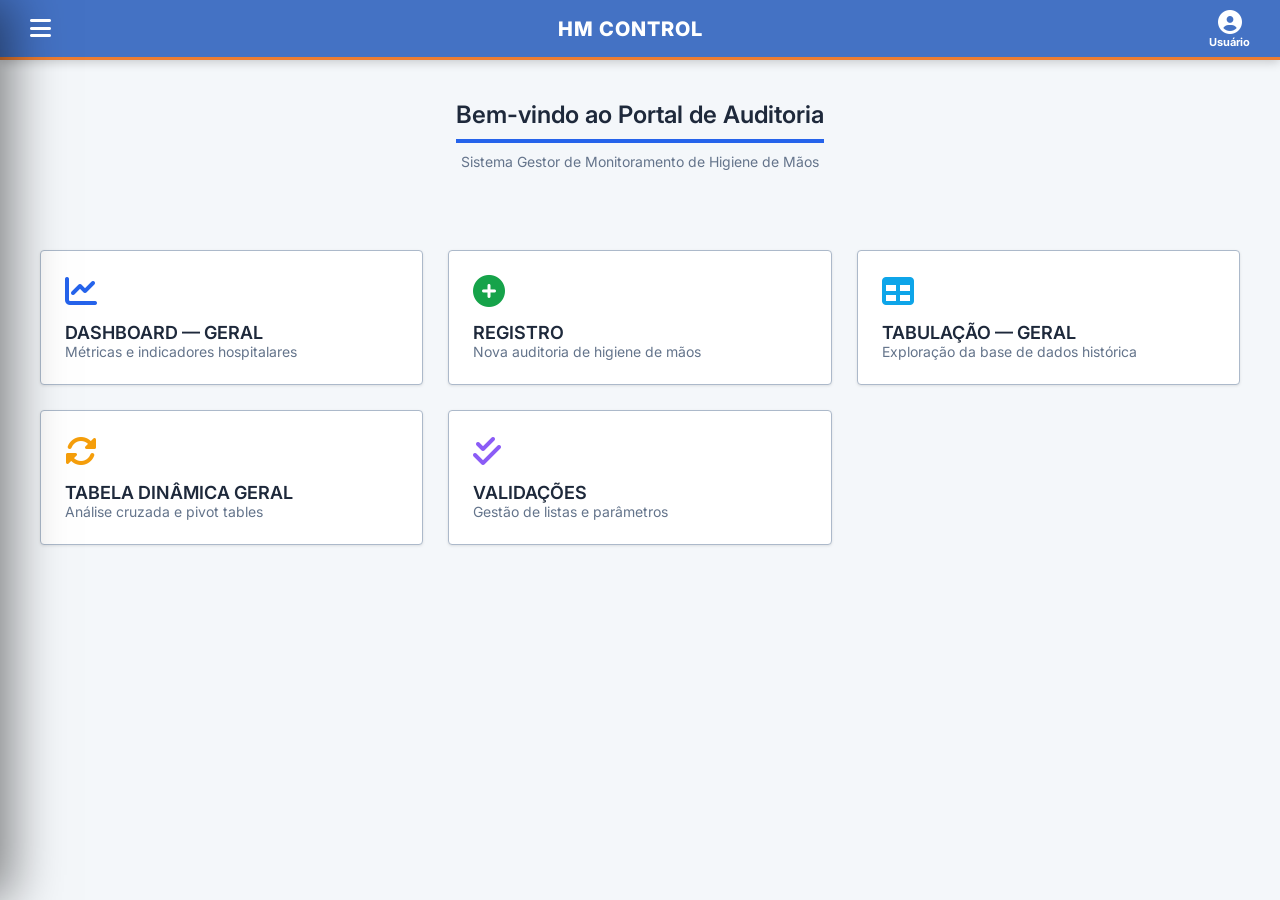
==== public/index.html @ 143748c8 "UI/UX v8.0.0: TOTAL FLYOUT REWRITE. Deleted all legacy CSS blocks. Rebuilt using profile dropdown lo" ====
<!DOCTYPE html>
<html lang="pt-BR">
<head>
    <meta charset="UTF-8">
    <meta name="viewport" content="width=device-width, initial-scale=1.0">
    <title>HM Control — Portal de Auditoria</title>
    <link rel="stylesheet" href="src/styles/design-system.css?v=3.20">
    <link rel="stylesheet" href="https://cdnjs.cloudflare.com/ajax/libs/font-awesome/6.4.0/css/all.min.css">
    <style>
    </style>
</head>
<body>

<div class="app-container">
    <header class="navbar-superior">
        <button class="mobile-menu-btn" id="mobile-menu-toggle" >
            <i class="fas fa-bars"></i>
        </button>
        <div class="nav-brand">HM CONTROL</div>
        <nav class="nav-links">
            <a href="index.html" class="nav-link active"><i class="fas fa-home"></i> HOME</a>
            <a href="dashboard.html" class="nav-link"><i class="fas fa-chart-bar"></i> DASHBOARD</a>
            <a href="registro.html" class="nav-link"><i class="fas fa-edit"></i> REGISTRO</a>
            <a href="tabulacao.html" class="nav-link"><i class="fas fa-table"></i> TABULAÇÃO</a>
            <a href="dinamica.html" class="nav-link"><i class="fas fa-sync"></i> DINÂMICA</a>
            <a href="validacoes.html" class="nav-link"><i class="fas fa-check-double"></i> VALIDAÇÕES</a>
            <div class="nav-dropdown">
                <a href="javascript:void(0)" class="nav-link"><i class="fas fa-cogs"></i> CONFIGURAÇÕES</a>
                <div class="nav-dropdown-content">
                    <a href="javascript:HM.syncDatabase()"><i class="fas fa-sync"></i> Sistema (Sincronizar)</a>
                    <a href="javascript:HM.manageAccounts()"><i class="fas fa-users-cog"></i> Gest�o de Contas</a>
                    <a href="javascript:HM.backupSnapshots()"><i class="fas fa-database"></i> Snapshots (Backup)</a>
                    <a href="javascript:HM.setGoals()"><i class="fas fa-bullseye"></i> Configurar Metas</a>
                    <a href="javascript:HM.viewAuditLogs()"><i class="fas fa-history"></i> Logs de Auditoria</a>
                    <a href="javascript:HM.clearCache()"><i class="fas fa-eraser"></i> Limpar Cache</a>
                </div>
            </div>
        </nav>
        <div class="nav-user-container" id="user-menu-trigger" onclick="HM.toggleUserMenu(event)">
            <div class="nav-user">
                <i class="fas fa-user-circle"></i>
            </div>
            <span class="user-name" id="display-user-name">Usuário</span>
            
            <!-- Dropdown Menu -->
            <div class="dropdown-menu" id="user-dropdown">
                <button class="dropdown-item" onclick="HM.openProfileModal()">
                    <i class="fas fa-user-cog"></i> Meu Perfil
                </button>
                <div class="dropdown-divider"></div>
                <button class="dropdown-item" onclick="HM.logout()" style="color: var(--danger);">
                    <i class="fas fa-sign-out-alt"></i> Sair
                </button>
            </div>
        </div>
    </header>

    <!-- Modal de Perfil (Popup) -->
    <div class="modal-overlay" id="profile-modal">
        <div class="modal-card">
            <div class="modal-header">
                <div class="modal-title">
                    <i class="fas fa-user-edit"></i> Configurações de Perfil
                </div>
                <button class="btn-close-modal" onclick="HM.closeProfileModal()">
                    <i class="fas fa-times"></i>
                </button>
            </div>
            
            <div class="modal-body">
                <div class="profile-field-group">
                    <label>Nome Completo</label>
                    <input type="text" id="profile-name" class="profile-input" placeholder="Seu nome">
                </div>
                
                <div class="profile-field-group">
                    <label>E-mail (Login)</label>
                    <input type="email" id="profile-email" class="profile-input" disabled>
                </div>

                <div class="profile-field-group">
                    <label>Nova Senha (opcional)</label>
                    <input type="password" id="profile-password" class="profile-input" placeholder="Mudar senha">
                </div>

                <div class="profile-field-group">
                    <label>Cargo / Perfil</label>
                    <select id="profile-role" class="profile-input">
                        <option value="user">Usuário Comum</option>
                        <option value="admin">Administrador</option>
                    </select>
                </div>

                <div>
                    <div class="modal-section-title">Telas com Acesso</div>
                    <div class="access-list" id="profile-screens">
                        <label class="access-item"><input type="checkbox" value="dashboard" checked disabled> Dashboard</label>
                        <label class="access-item"><input type="checkbox" value="registro"> Registro</label>
                        <label class="access-item"><input type="checkbox" value="tabulacao"> Tabulação</label>
                        <label class="access-item"><input type="checkbox" value="dinamica"> Dinâmica</label>
                        <label class="access-item"><input type="checkbox" value="validacoes"> Validações</label>
                    </div>
                </div>
            </div>

            <div class="modal-footer">
                <button class="btn-modal-cancel" onclick="HM.closeProfileModal()">Cancelar</button>
                <button class="btn-modal-save" onclick="HM.saveProfileData()" id="btn-save-profile">Salvar Alterações</button>
            </div>
        </div>
    </div>

    <main class="main-content" style="padding: 40px;">
        <!-- Header simplificado -->
        <div style="margin-bottom: 40px; display: flex; flex-direction: column; align-items: center; text-align: center;">
            <h1 class="text-title" style="border-bottom: 4px solid var(--primary); padding-bottom: 10px; margin-bottom: 10px; display: inline-block;">Bem-vindo ao Portal de Auditoria</h1>
            <p class="text-subtitle">Sistema Gestor de Monitoramento de Higiene de Mãos</p>
        </div>

        <!-- Grade de 6 botões (Módulos principais) -->
        <section class="modules-grid">
            <a href="dashboard.html" class="card-premium module-card" style="text-decoration: none; color: inherit;">
                <i class="fas fa-chart-line fa-2x" style="color: var(--primary); margin-bottom: 15px;"></i>
                <h3 class="text-title" style="font-size: 18px;">DASHBOARD — GERAL</h3>
                <p class="text-subtitle">Métricas e indicadores hospitalares</p>
            </a>
            <a href="registro.html" class="card-premium module-card" style="text-decoration: none; color: inherit;">
                <i class="fas fa-plus-circle fa-2x" style="color: var(--success); margin-bottom: 15px;"></i>
                <h3 class="text-title" style="font-size: 18px;">REGISTRO</h3>
                <p class="text-subtitle">Nova auditoria de higiene de mãos</p>
            </a>
            <a href="tabulacao.html" class="card-premium module-card" style="text-decoration: none; color: inherit;">
                <i class="fas fa-table fa-2x" style="color: var(--info); margin-bottom: 15px;"></i>
                <h3 class="text-title" style="font-size: 18px;">TABULAÇÃO — GERAL</h3>
                <p class="text-subtitle">Exploração da base de dados histórica</p>
            </a>
            <a href="dinamica.html" class="card-premium module-card" style="text-decoration: none; color: inherit;">
                <i class="fas fa-sync-alt fa-2x" style="color: var(--warning); margin-bottom: 15px;"></i>
                <h3 class="text-title" style="font-size: 18px;">TABELA DINÂMICA GERAL</h3>
                <p class="text-subtitle">Análise cruzada e pivot tables</p>
            </a>
            <a href="validacoes.html" class="card-premium module-card" style="text-decoration: none; color: inherit;">
                <i class="fas fa-check-double fa-2x" style="color: #8b5cf6; margin-bottom: 15px;"></i>
                <h3 class="text-title" style="font-size: 18px;">VALIDAÇÕES</h3>
                <p class="text-subtitle">Gestão de listas e parâmetros</p>
            </a>
        </section>
    </main>
</div>

<script src="/src/js/services/apiService.js?v=8.0.0"></script>
<script src="/src/js/core.js?v=8.0.0"></script>
</body>
</html>
---- public/src/styles/design-system.css ----
/* HM CONTROL - Design System Premium */
@import url('https://fonts.googleapis.com/css2?family=Inter:wght@300;400;500;600;700&display=swap');

:root {
    /* Paleta de Cores Hospitalar */
    --primary: #2563EB;
    --primary-hover: #1D4ED8;
    --bg-main: #E7F0FD; /* Azul Claro Suave Hospitalar */
    --surface: #FFFFFF;
    --border: #ACB9CA;
    
    /* Excel Twin Palette */
    --excel-blue: #4472C4;
    --excel-orange: #ED7D31;
    --excel-light-blue: #D9E1F2;
    --excel-header-blue: #4472C4; /* Azul mais vivo e menos pesado */
    --success: #16A34A;
    --warning: #F59E0B;
    --danger: #DC2626;
    --info: #0EA5E9;
    
    /* Tipografia */
    --font-main: 'Inter', sans-serif;
    
    /* GRID & Spacing */
    --base-unit: 8px;
    --radius-card: 4px;
    --shadow-sm: 0 1px 3px rgba(0,0,0,0.1);
    --shadow-md: 0 4px 6px rgba(0,0,0,0.1);
}

.dashboard-wrapper {
    display: grid;
    grid-template-columns: 1fr; /* Removida barra lateral: filtros agora vão para o topo full-width */
    gap: 15px;
    padding: 20px;
    background: var(--bg-main);
    transition: all 0.3s ease;
}

/* Responsividade de Layout Base */
@media (max-width: 1024px) {
    .dashboard-wrapper {
        grid-template-columns: 1fr; /* Slicer panel vai para o topo */
        padding: 10px;
    }
    
    .slicer-panel {
        display: grid;
        grid-template-columns: repeat(auto-fit, minmax(180px, 1fr));
        gap: 10px;
        width: 100%;
        margin-bottom: 20px;
    }
}

.slicer-panel {
    display: grid;
    grid-template-columns: 1.5fr 1fr 1fr; /* Horizontal no Desktop: Unidade mais larga, tempos menores */
    gap: 15px;
    margin-bottom: 25px;
    width: 100%;
}

.slicer-box {
    background: white;
    border: 1px solid #ACB9CA;
    border-radius: 4px;
    box-shadow: var(--shadow-sm);
}

.slicer-header {
    background: var(--excel-light-blue);
    padding: 8px 12px;
    font-weight: 700;
    font-size: 13px;
    border-bottom: 2px solid #8497B0;
    color: #333;
    cursor: pointer;
    display: flex;
    justify-content: space-between;
    align-items: center;
    -webkit-user-select: none;
    user-select: none;
}

.slicer-header:hover {
    background: #CFD9EA;
}

.slicer-box.collapsed .slicer-list {
    display: none !important;
}

.toggle-icon {
    transition: transform 0.3s ease;
    font-size: 10px;
}

.slicer-box.collapsed .toggle-icon {
    transform: none; /* Usaremos troca de classe de ícone em vez de rotação pura para clareza */
}

.slicer-list {
    list-style: none;
    max-height: 200px;
    overflow-y: auto;
    padding: 5px 0;
}

.slicer-item {
    padding: 8px 15px;
    font-size: 12px;
    cursor: pointer;
    border-bottom: 1px solid #f0f0f0;
    transition: 0.2s;
}

.slicer-item:last-child { border-bottom: none; }
.slicer-item:hover { background: #f8fafc; }
.slicer-item.active { background: #BDD7EE; font-weight: 700; color: #1e3a8a; }

.charts-grid {
    display: grid;
    grid-template-columns: 1.8fr 1fr; /* Proporção 2:1 do Excel em telas grandes */
    gap: 20px;
}

@media (max-width: 1024px) {
    .charts-grid {
        grid-template-columns: 1fr; /* Empilha gráficos em tablets/mobile */
        gap: 15px;
    }
}

.chart-card-excel {
    background: white;
    border: 1px solid #D1D5DB;
    padding: 15px 20px 25px;
    border-radius: 4px;
    box-shadow: var(--shadow-sm);
    height: 450px; /* Altura firme para Desktop */
    display: flex; /* Mudança para Flex para melhor controle do container interno */
    flex-direction: column;
    overflow: hidden;
    min-height: 0; /* Vital para estabilizar o CSS Grid */
}

.chart-container {
    position: relative;
    flex-grow: 1;
    min-height: 0; /* Impede que o canvas estique o card infinitamente */
    width: 100%;
}

.chart-card-excel.wide { grid-column: span 2; height: 450px; }
.chart-card-excel.large { grid-column: span 1; height: 450px; }

@media (max-width: 1024px) {
    .chart-card-excel.wide, .chart-card-excel.large {
        grid-column: span 1;
        height: 350px; /* Altura ideal para celulares */
    }
}

.chart-card-excel h3 {
    text-align: center;
    font-size: 14px;
    color: #4B2C82; /* Cor de título do Excel Dashboard */
    margin-bottom: 20px;
    text-transform: uppercase;
    font-weight: 800;
    letter-spacing: 0.5px;
    border-bottom: 2px solid var(--excel-blue);
    padding-bottom: 10px;
}

* {
    margin: 0;
    padding: 0;
    box-sizing: border-box;
    font-family: var(--font-main);
}

body {
    background-color: #f4f7fa; /* Fundo cinza beeeem clarinho padrão ERP */
    color: #1E293B;
    overflow-x: hidden;
}

/* Glassmorphism Classes */
.glass-panel {
    background: rgba(255, 255, 255, 0.7);
    -webkit-backdrop-filter: blur(10px);
    backdrop-filter: blur(10px);
    border: 1px solid rgba(255, 255, 255, 0.3);
}

/* Premium Cards */
.card-premium {
    background: var(--surface);
    border-radius: var(--radius-card);
    border: 1px solid var(--border);
    box-shadow: var(--shadow-sm);
    padding: calc(var(--base-unit) * 3);
    transition: all 0.3s ease;
}

.card-premium:hover {
    box-shadow: var(--shadow-md);
    transform: translateY(-2px);
}

/* Typography Helpers */
.text-kpi {
    font-size: 32px;
    font-weight: 700;
    line-height: 1.2;
}

.text-title {
    font-size: 24px;
    font-weight: 600;
}

.text-subtitle {
    font-size: 14px;
    color: #64748B;
}

/* Layout Base - Navbar Superior */
.app-container {
    display: flex;
    flex-direction: column;
    min-height: 100vh;
}

.navbar-superior {
    display: flex;
    justify-content: space-between;
    align-items: center;
    background: var(--excel-header-blue); /* Azul Excel */
    color: white;
    padding: 0 30px;
    height: 60px;
    position: sticky;
    top: 0;
    z-index: 100000 !important; /* Garantir que fique ACIMA do overlay (9998) */
    box-shadow: 0 2px 10px rgba(0,0,0,0.2);
    border-bottom: 3px solid var(--excel-orange); /* Destaque sutil */
}

.nav-brand {
    font-size: 20px;
    font-weight: 800;
    letter-spacing: 1px;
    color: white;
}

.nav-links {
    position: fixed !important;
    top: 0 !important;
    left: 0 !important;
    width: 280px !important; 
    height: 100vh !important;
    background: #003a8c !important; 
    flex-direction: column !important;
    padding: 60px 0 20px !important;
    margin: 0 !important;
    z-index: 9999 !important;
    gap: 0 !important;
    justify-content: flex-start !important;
    align-items: flex-start !important;
    box-shadow: 10px 0 50px rgba(0,0,0,0.5);
    transition: transform 0.3s cubic-bezier(0.4, 0, 0.2, 1);
    transform: translateX(-100%); /* Escondido por padrão */
    border-right: 2px solid var(--excel-orange);
    overflow: visible !important;
}

.nav-links.active {
    transform: translateX(0); /* Abre deslizando */
}

/* Overlay para escurecer o fundo ao abrir o menu */
.menu-overlay {
    position: fixed;
    top: 0;
    left: 0;
    width: 100vw;
    height: 100vh;
    background: rgba(0,0,0,0.25);
    z-index: 9998;
    display: none;
    opacity: 0;
    transition: 0.3s;
}

body.menu-open .menu-overlay {
    display: block;
    opacity: 1;
}

/* --- CONFIGURAÇÃO MASTER FLYOUT v8.0.0 (REESCRITA TOTAL) --- */
.nav-dropdown {
    position: relative !important;
    width: 100%;
}

.nav-dropdown-content {
    display: none;
    position: absolute !important;
    top: 0 !important;
    left: 280px !important; /* Exatamente à direita da sidebar */
    background: rgba(0, 31, 77, 0.95) !important; /* Azul Profundo Vítrico */
    backdrop-filter: blur(25px) !important;
    -webkit-backdrop-filter: blur(25px) !important;
    min-width: 260px !important;
    border: 1px solid rgba(255, 255, 255, 0.2) !important;
    border-radius: 12px !important;
    box-shadow: 0 10px 40px rgba(0,0,0,0.5) !important;
    flex-direction: column !important;
    overflow: hidden !important;
    z-index: 200000 !important;
    animation: fadeInRight 0.3s cubic-bezier(0.4, 0, 0.2, 1);
}

.nav-dropdown-content a {
    padding: 15px 25px !important;
    color: #ffffff !important; /* TESTO BRANCO PURO GARANTIDO */
    border-bottom: 1px solid rgba(255, 255, 255, 0.1) !important;
    font-size: 13.5px !important;
    font-weight: 700 !important;
    text-shadow: 0 1px 3px rgba(0,0,0,0.5) !important;
    display: flex !important;
    align-items: center !important;
    gap: 12px !important;
    transition: 0.2s;
    text-decoration: none !important;
}

.nav-dropdown-content a i {
    width: 20px;
    text-align: center;
    font-size: 16px;
    color: inherit !important;
}

/* Cores vibrantes apenas para os ícones */
.nav-dropdown-content a .fa-sync { color: #00f2ff !important; }
.nav-dropdown-content a .fa-users-cog { color: #10b981 !important; }
.nav-dropdown-content a .fa-database { color: #f59e0b !important; }
.nav-dropdown-content a .fa-bullseye { color: #a855f7 !important; }
.nav-dropdown-content a .fa-history { color: #94a3b8 !important; }
.nav-dropdown-content a .fa-eraser { color: #ef4444 !important; }

.nav-dropdown-content a:hover {
    background: rgba(255, 255, 255, 0.15) !important;
    padding-left: 35px !important;
}

@keyframes fadeInRight {
    from { opacity: 0; transform: translateX(-20px); }
    to { opacity: 1; transform: translateX(0); }
}

.nav-link {
    height: 60px !important;
    width: 100% !important;
    flex: none !important;
    margin: 0 !important;
    border-bottom: 1px solid rgba(255,255,255,0.05) !important;
    font-size: 14px;
    font-weight: 600;
    padding: 0 25px !important;
    display: flex !important;
    align-items: center !important;
    gap: 15px !important;
    color: #ffffff !important;
    background: transparent !important;
    transition: 0.2s;
    opacity: 1 !important;
}

.nav-link:hover, .nav-link.active {
    background: rgba(255,255,255,0.1) !important;
    color: white !important;
    border-left: 4px solid var(--excel-orange);
}

/* Mobile Nav Toggle Icon */
.mobile-menu-btn {
    display: block;
    background: none;
    border: none;
    color: white;
    font-size: 24px;
    cursor: pointer;
    z-index: 100001 !important; /* Acima de TUDO, incluindo Sidebar e Flyout */
}

@media (max-width: 1024px) {
    .navbar-superior {
        padding: 0 20px;
    }
}

@keyframes slideInLeft {
    from { transform: translateX(-100%); }
    to { transform: translateX(0); }
}

.nav-link {
    display: flex;
    align-items: center;
    gap: 8px;
    color: rgba(255,255,255,0.85);
    text-decoration: none;
    font-weight: 600;
    font-size: 12px;
    text-transform: uppercase;
    letter-spacing: 0.5px;
    border-bottom: 4px solid transparent;
    transition: 0.2s;
    height: 100%;
    padding: 0 5px;
    white-space: nowrap;
}

.nav-link:hover, .nav-link.active {
    color: white;
    border-bottom-color: white;
}

/* --- FIM DA REESCRITA v8.0.0 --- */
.nav-dropdown:hover .nav-dropdown-content {
    display: flex;
}

.nav-user {
    font-size: 24px;
    color: white;
    cursor: pointer;
    transition: transform 0.2s;
}

.nav-user:hover {
    transform: scale(1.1);
}

.main-content {
    flex-grow: 1;
    padding: 0; /* Dashboard já tem padding interno se necessário */
}

/* User Dropdown System */
.nav-user-container {
    position: relative;
    display: flex;
    flex-direction: column;
    align-items: center;
    justify-content: center;
    gap: 2px;
    cursor: pointer;
    line-height: 1;
}

.user-name {
    font-size: 11px;
    font-weight: 700;
    color: white;
    text-align: center;
}

.dropdown-menu {
    position: absolute;
    top: calc(100% + 15px);
    right: 0;
    background: white;
    min-width: 180px;
    border-radius: 8px;
    box-shadow: 0 10px 25px rgba(0,0,0,0.2);
    display: none;
    flex-direction: column;
    padding: 8px 0;
    z-index: 9999;
    border: 1px solid var(--border);
    animation: fadeInDown 0.2s ease-out;
    overflow: visible;
}

.dropdown-menu.active {
    display: flex;
}

.dropdown-item {
    padding: 10px 20px;
    font-size: 13px;
    font-weight: 500;
    color: #ffffff; /* Ajustado para branco (v6.1.0) para evitar conflitos */
    cursor: pointer;
    transition: 0.2s;
    display: flex;
    align-items: center;
    gap: 10px;
    border: none;
    background: none;
    width: 100%;
    text-align: left;
}

.dropdown-item:hover {
    background: #f1f5f9;
    color: var(--primary);
}

.dropdown-divider {
    height: 1px;
    background: #e2e8f0;
    margin: 5px 0;
}

@keyframes fadeInDown {
    from { opacity: 0; transform: translateY(-10px); }
    to { opacity: 1; transform: translateY(0); }
}

/* Modal System - Glassmorphism */
.modal-overlay {
    position: fixed;
    top: 0;
    left: 0;
    width: 100%;
    height: 100%;
    background: rgba(0,0,0,0.4);
    -webkit-backdrop-filter: blur(4px);
    backdrop-filter: blur(4px);
    display: none;
    justify-content: center;
    align-items: center;
    z-index: 3000;
}

.modal-overlay.active {
    display: flex;
}

.modal-card {
    background: rgba(255, 255, 255, 0.95);
    width: 100%;
    max-width: 500px;
    border-radius: 12px;
    box-shadow: 0 20px 40px rgba(0,0,0,0.3);
    padding: 30px;
    position: relative;
    border: 1px solid rgba(255, 255, 255, 0.5);
}

.modal-header {
    display: flex;
    justify-content: space-between;
    align-items: center;
    margin-bottom: 25px;
    padding-bottom: 15px;
    border-bottom: 2px solid var(--bg-main);
}

.modal-title {
    font-size: 18px;
    font-weight: 800;
    color: var(--excel-blue);
    display: flex;
    align-items: center;
    gap: 10px;
}

.btn-close-modal {
    background: none;
    border: none;
    font-size: 20px;
    color: #94a3b8;
    cursor: pointer;
}

.modal-body {
    display: flex;
    flex-direction: column;
    gap: 20px;
}

.modal-section-title {
    font-size: 12px;
    font-weight: 700;
    text-transform: uppercase;
    color: #64748b;
    margin-bottom: 10px;
}

.profile-field-group {
    display: flex;
    flex-direction: column;
    gap: 5px;
}

.profile-field-group label {
    font-size: 12px;
    font-weight: 600;
    color: #475569;
}

.profile-input {
    padding: 10px 12px;
    border: 1px solid var(--border);
    border-radius: 6px;
    font-size: 14px;
    background: white;
}

.profile-input:disabled {
    background: #f8fafc;
    color: #94a3b8;
    cursor: not-allowed;
}

.access-list {
    display: grid;
    grid-template-columns: 1fr 1fr;
    gap: 10px;
}

.access-item {
    display: flex;
    align-items: center;
    gap: 8px;
    font-size: 13px;
}

.modal-footer {
    margin-top: 30px;
    display: flex;
    justify-content: flex-end;
    gap: 15px;
}

.btn-modal-cancel {
    padding: 10px 20px;
    background: #f1f5f9;
    border: none;
    border-radius: 6px;
    font-weight: 600;
    cursor: pointer;
}

.btn-modal-save {
    padding: 10px 25px;
    background: var(--primary);
    color: white;
    border: none;
    border-radius: 6px;
    font-weight: 700;
    cursor: pointer;
    box-shadow: 0 4px 10px rgba(37, 99, 235, 0.3);
}

/* フォームシステム (Form System) - Premium */
.form-group {
    display: flex;
    flex-direction: column;
    gap: 8px;
    margin-bottom: 20px;
}

.form-group label {
    font-size: 11px;
    font-weight: 700;
    text-transform: uppercase;
    letter-spacing: 0.05em;
    color: #475569;
}

.input-control {
    width: 100%;
    padding: 12px 16px;
    border: 1px solid var(--border);
    border-radius: 6px;
    font-size: 14px;
    background-color: white;
    color: #1E293B;
    transition: all 0.2s ease;
    outline: none;
    appearance: none;
    background-image: url("data:image/svg+xml,%3Csvg xmlns='http://www.w3.org/2000/svg' fill='none' viewBox='0 0 24 24' stroke='%23475569'%3E%3Cpath stroke-linecap='round' stroke-linejoin='round' stroke-width='2' d='M19 9l-7 7-7-7'%3E%3C/path%3E%3C/svg%3E");
    background-repeat: no-repeat;
    background-position: right 12px center;
    background-size: 16px;
}

.input-control:focus {
    border-color: var(--primary);
    box-shadow: 0 0 0 3px rgba(37, 99, 235, 0.1);
}

.form-section-header {
    display: flex;
    align-items: center;
    gap: 12px;
    margin: 30px 0 20px 0;
    padding-bottom: 10px;
    border-bottom: 2px solid var(--excel-light-blue);
    color: var(--excel-blue);
}

.form-section-header i {
    font-size: 18px;
}

.form-section-header h3 {
    font-size: 16px;
    font-weight: 800;
    text-transform: uppercase;
}

/* Botão de Ação Primária (Universal) */
.btn-login, .btn-primary-action {
    display: flex;
    align-items: center;
    justify-content: center;
    gap: 10px;
    width: 100%;
    padding: 14px;
    background: var(--excel-blue);
    color: white;
    border: none;
    border-radius: 6px;
    font-size: 14px;
    font-weight: 700;
    text-transform: uppercase;
    letter-spacing: 0.5px;
    cursor: pointer;
    transition: all 0.3s;
    box-shadow: 0 4px 6px rgba(0,0,0,0.1);
}

.btn-login:hover {
    background: #365ba0; /* Azul um pouco mais escuro */
    transform: translateY(-2px);
    box-shadow: 0 6px 15px rgba(0,0,0,0.15);
}

.btn-login:active {
    transform: translateY(0);
}

/* Utilitários para Validações (Opção 1) */
.alert-sticky {
    background-color: #FEF2F2;
    border: 1px solid #FEE2E2;
    padding: 12px 20px;
    border-radius: 8px;
    display: flex;
    align-items: center;
    gap: 15px;
    margin-bottom: 30px;
    color: #991B1B;
    font-size: 13px;
    font-weight: 500;
}

.alert-sticky i {
    font-size: 18px;
    color: var(--danger);
}

.validation-grid {
    display: grid;
    grid-template-columns: repeat(3, 1fr);
    gap: 25px;
}

.card-validation {
    position: relative;
    overflow: hidden;
    min-height: 400px;
}

.data-pills-container {
    display: flex;
    flex-wrap: wrap;
    gap: 10px;
    margin-top: 15px;
}

.data-pill {
    background: #F1F5F9;
    color: #475569;
    padding: 6px 14px;
    border-radius: 20px;
    font-size: 12px;
    font-weight: 600;
    display: flex;
    align-items: center;
    gap: 8px;
    border: 1px solid #E2E8F0;
    transition: 0.2s;
}

.data-pill:hover {
    background: #E2E8F0;
    transform: translateY(-1px);
}

.data-pill i {
    color: var(--success);
    font-size: 10px;
}

.bg-icon-watermark {
    position: absolute;
    bottom: -20px;
    right: -20px;
    font-size: 80px;
    color: rgba(0,0,0,0.03);
    pointer-events: none;
    z-index: 0;
}

/* --- Componentes Administrativos (Ideia 1) --- */

/* 1. Status & Health */
.status-pill {
    display: inline-flex;
    align-items: center;
    gap: 8px;
    background: #ecfdf5;
    color: #059669;
    padding: 6px 14px;
    border-radius: 20px;
    font-size: 11px;
    font-weight: 700;
}

.status-pulse {
    width: 8px;
    height: 8px;
    background-color: #10B981;
    border-radius: 50%;
    position: relative;
}

.status-pulse::after {
    content: '';
    position: absolute;
    width: 100%;
    height: 100%;
    background: inherit;
    border-radius: inherit;
    animation: pulse 1.5s ease-out infinite;
}

@keyframes pulse {
    0% { transform: scale(1); opacity: 0.8; }
    100% { transform: scale(3); opacity: 0; }
}

/* 2. Service Cards (Sistema) */
.service-grid {
    display: grid;
    grid-template-columns: repeat(auto-fill, minmax(280px, 1fr));
    gap: 20px;
    margin-top: 20px;
}

.service-card {
    background: white;
    border: 1px solid #e2e8f0;
    border-radius: 12px;
    padding: 24px;
    transition: all 0.3s;
}

.service-card:hover {
    border-color: var(--primary);
    box-shadow: 0 4px 15px rgba(0,0,0,0.05);
}

.service-card-icon {
    width: 48px;
    height: 48px;
    background: #f1f5f9;
    color: var(--primary);
    display: flex;
    align-items: center;
    justify-content: center;
    border-radius: 10px;
    font-size: 20px;
    margin-bottom: 15px;
}

/* 3. User Grid & Modern Cards */
.user-card-grid {
    display: grid;
    grid-template-columns: repeat(auto-fill, minmax(240px, 1fr));
    gap: 20px;
}

.user-card-premium {
    background: white;
    border: 1px solid #e2e8f0;
    border-radius: 12px;
    padding: 20px;
    text-align: center;
    position: relative;
}

.user-avatar-placeholder {
    width: 60px;
    height: 60px;
    background: var(--excel-blue);
    color: white;
    display: flex;
    align-items: center;
    justify-content: center;
    border-radius: 50%;
    margin: 0 auto 12px;
    font-size: 20px;
    font-weight: 700;
}

.badge-role {
    display: inline-block;
    padding: 4px 10px;
    border-radius: 4px;
    font-size: 10px;
    font-weight: 800;
    text-transform: uppercase;
    margin-top: 5px;
}

.badge-role.admin { background: #fee2e2; color: #991b1b; }
.badge-role.user { background: #f1f5f9; color: #475569; }

/* 4. Professional Timeline (Logs) */
.timeline-list {
    position: relative;
    padding-left: 30px;
    margin-top: 20px;
}

/* 5. Home Modules Grid - Responsiva */
.modules-grid {
    display: grid;
    grid-template-columns: repeat(3, 1fr);
    gap: 25px;
    margin-top: 80px;
    padding-bottom: 50px;
}

@media (max-width: 1024px) {
    .modules-grid {
        grid-template-columns: repeat(2, 1fr);
        margin-top: 40px;
        gap: 15px;
    }
}

@media (max-width: 768px) {
    .modules-grid {
        grid-template-columns: 1fr;
        margin-top: 20px;
    }
    
/* 6. Validation & Config Grids - Responsivas */
.validation-grid {
    display: grid;
    grid-template-columns: repeat(3, 1fr);
    gap: 20px;
    margin-top: 20px;
}

@media (max-width: 1024px) {
    .validation-grid {
        grid-template-columns: 1fr; /* Empilha em tablets e mobile */
    }
}

.config-grid {
    display: grid;
    grid-template-columns: repeat(auto-fit, minmax(300px, 1fr));
    gap: 20px;
}
    top: 0;
    width: 2px;
    height: 100%;
    background: #e2e8f0;
}

.timeline-item {
    position: relative;
    margin-bottom: 25px;
}

.timeline-dot {
    position: absolute;
    left: -28px;
    top: 5px;
    width: 12px;
    height: 12px;
    background: var(--excel-blue);
    border: 2px solid white;
    border-radius: 50%;
    z-index: 1;
}

.timeline-content {
    background: #f8fafc;
    padding: 15px;
    border-radius: 8px;
    border-left: 4px solid var(--excel-blue);
}

.timeline-time {
    font-size: 11px;
    color: #64748b;
    font-weight: 600;
    margin-bottom: 5px;
    display: block;
}

.timeline-user {
    font-weight: 700;
    font-size: 13px;
    margin-right: 10px;
}

/* --- Mobile App Layout (Registro HM) --- */
.app-mode-body {
    background-color: #f7fbf8; /* Fundo esverdeado muito claro */
    min-height: 100vh;
    display: flex;
    justify-content: center;
    align-items: flex-start;
    padding: 20px;
}

.app-container-mobile {
    background-color: #ecfdf3; /* Verde suave de fundo */
    width: 100%;
    min-height: 100vh;
    display: flex;
    justify-content: center;
    padding: 20px 0;
}

.app-card-mobile {
    background: white;
    width: 100%;
    max-width: 450px;
    border-radius: 40px;
    padding: 35px 25px;
    box-shadow: 0 10px 30px rgba(0,0,0,0.05);
    display: flex;
    flex-direction: column;
}

.app-title-group {
    display: flex;
    align-items: center;
    gap: 15px;
    margin-bottom: 5px;
}

.app-icon-box {
    width: 45px;
    height: 45px;
    background: #4472c4;
    border-radius: 12px;
    display: flex;
    align-items: center;
    justify-content: center;
    color: white;
    font-size: 20px;
    box-shadow: 0 4px 10px rgba(68, 114, 196, 0.3);
}

.app-form-title {
    color: #4472c4;
    font-size: 24px;
    font-weight: 800;
}

.app-form-subtitle {
    text-align: center;
    color: #64748b;
    font-size: 14px;
    margin-bottom: 30px;
}

.app-field-group {
    margin-bottom: 22px;
}

.app-label {
    display: block;
    font-weight: 700;
    font-size: 14px;
    color: #1e293b;
    margin-bottom: 8px;
    padding-left: 5px;
}

.app-input-soft {
    width: 100%;
    padding: 16px 20px;
    background: #ffffff;
    border: 1px solid #f1f5f9;
    border-radius: 20px;
    font-size: 15px;
    color: #334155;
    box-shadow: inset 0 2px 4px rgba(0,0,0,0.02);
    outline: none;
    transition: all 0.2s;
}

.app-input-soft:focus {
    border-color: #4472c4;
    box-shadow: 0 0 0 4px rgba(68, 114, 196, 0.1);
}

.app-select-soft {
    appearance: none;
    background-image: url("data:image/svg+xml,%3Csvg xmlns='http://www.w3.org/2000/svg' fill='none' viewBox='0 0 24 24' stroke='%2364748b'%3E%3Cpath stroke-linecap='round' stroke-linejoin='round' stroke-width='2' d='M19 9l-7 7-7-7'%3E%3C/path%3E%3C/svg%3E");
    background-repeat: no-repeat;
    background-position: right 20px center;
    background-size: 16px;
}

.app-btn-submit {
    background: #2563eb;
    color: white;
    border: none;
    width: 100%;
    padding: 18px;
    border-radius: 20px;
    font-size: 16px;
    font-weight: 800;
    text-transform: uppercase;
    letter-spacing: 1px;
    cursor: pointer;
    box-shadow: 0 10px 20px rgba(37, 99, 235, 0.25);
    margin-top: 10px;
    transition: all 0.2s;
}

.app-btn-submit:hover {
    background: #1d4ed8;
    transform: translateY(-2px);
    box-shadow: 0 12px 25px rgba(37, 99, 235, 0.3);
}

.app-footer {
    margin-top: 30px;
    text-align: center;
    font-size: 11px;
    color: #94a3b8;
    line-height: 1.6;
}
/* --- ADMIN MANAGEMENT SYSTEM (v3.8) --- */
.admin-table-container {
    max-height: 300px;
    overflow-y: auto;
    border: 1px solid #e2e8f0;
    border-radius: 6px;
    margin-bottom: 20px;
}

.admin-table {
    width: 100%;
    border-collapse: collapse;
    font-size: 13px;
}

.admin-table th {
    background: #f8fafc;
    padding: 10px;
    text-align: left;
    font-weight: 700;
    color: #64748b;
    border-bottom: 2px solid #e2e8f0;
    position: sticky;
    top: 0;
}

.admin-table td {
    padding: 8px 10px;
    border-bottom: 1px solid #f1f5f9;
    vertical-align: middle;
}

.role-badge {
    padding: 2px 8px;
    border-radius: 12px;
    font-size: 10px;
    font-weight: 800;
    text-transform: uppercase;
}
.role-badge.admin { background: #fee2e2; color: #dc2626; }
.role-badge.user { background: #dcfce7; color: #16a34a; }

.btn-admin-delete {
    background: none;
    border: none;
    color: #ef4444;
    cursor: pointer;
    font-size: 14px;
    transition: 0.2s;
}
.btn-admin-delete:hover { color: #b91c1c; transform: scale(1.2); }

.admin-add-form {
    background: #f8fafc;
    padding: 15px;
    border-radius: 8px;
    border: 1px dashed #cbd5e1;
}

.modal-card.large {
    max-width: 700px;
}

/* Gestão de Contas - Elite Hub */
.status-pill {
    font-size: 10px;
    padding: 2px 8px;
    border-radius: 10px;
    font-weight: 700;
    text-transform: uppercase;
    display: inline-block;
    margin-top: 4px;
}
.status-pill.ok { background: #dcfce7; color: #166534; }
.status-pill.pending { background: #fee2e2; color: #991b1b; }

.btn-admin-edit, .btn-admin-delete {
    border: none;
    background: none;
    cursor: pointer;
    font-size: 14px;
    padding: 5px;
    transition: 0.2s;
}
.btn-admin-edit { color: var(--primary); }
.btn-admin-delete { color: var(--danger); }
.btn-admin-edit:hover, .btn-admin-delete:hover { transform: scale(1.2); }

.role-badge {
    font-size: 11px;
    padding: 3px 8px;
    border-radius: 4px;
    font-weight: 700;
    text-transform: uppercase;
}
.role-badge.admin { background: #1e3a8a; color: white; }
.role-badge.user { background: #cbd5e1; color: #334155; }
.role-badge.registro { background: #70AD47; color: white; }
.role-badge.operacional { background: #ED7D31; color: white; }
.role-badge.auditor { background: #4472C4; color: white; }
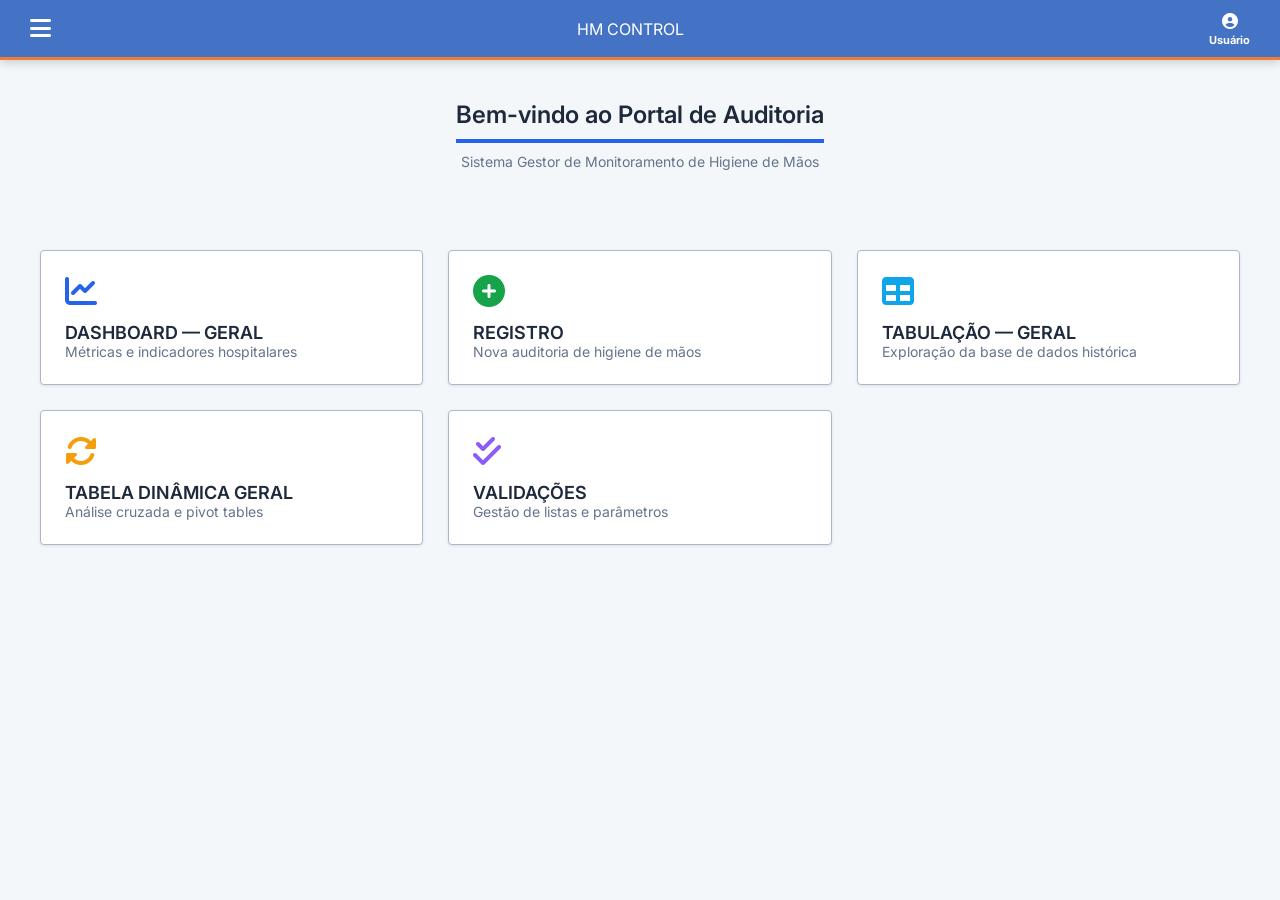
==== commit 83c1823b: "UI/UX v10.0.0: MASTER REFACTOR & CENTRALIZATION. Consolidated all color rules into :root variables. " ====
--- a/public/index.html
+++ b/public/index.html
@@ -148,10 +148,12 @@
     </main>
 </div>
 
-<script src="/src/js/services/apiService.js?v=8.0.0"></script>
-<script src="/src/js/core.js?v=8.0.0"></script>
+<script src="/src/js/services/apiService.js?v=10.0.0"></script>
+<script src="/src/js/core.js?v=10.0.0"></script>
 </body>
 </html>
 
 
 
+
+
--- a/public/src/styles/design-system.css
+++ b/public/src/styles/design-system.css
@@ -5,7 +5,7 @@
     /* Paleta de Cores Hospitalar */
     --primary: #2563EB;
     --primary-hover: #1D4ED8;
-    --bg-main: #E7F0FD; /* Azul Claro Suave Hospitalar */
+    --bg-main: #E7F0FD;
     --surface: #FFFFFF;
     --border: #ACB9CA;
     
@@ -13,11 +13,19 @@
     --excel-blue: #4472C4;
     --excel-orange: #ED7D31;
     --excel-light-blue: #D9E1F2;
-    --excel-header-blue: #4472C4; /* Azul mais vivo e menos pesado */
+    --excel-header-blue: #4472C4;
     --success: #16A34A;
     --warning: #F59E0B;
     --danger: #DC2626;
     --info: #0EA5E9;
+
+    /* NAVEGAÇÃO MASTER v10.0.0 */
+    --nav-sidebar-bg: #003a8c;
+    --nav-glass-bg: rgba(0, 31, 77, 0.95);
+    --nav-text: #ffffff;
+    --nav-text-muted: rgba(255, 255, 255, 0.7);
+    --nav-accent: #ED7D31;
+    --nav-shadow: 0 10px 40px rgba(0,0,0,0.5);
     
     /* Tipografia */
     --font-main: 'Inter', sans-serif;
@@ -235,26 +243,23 @@
     min-height: 100vh;
 }
 
+/* ============================================================
+   SEÇÃO 1: NAVEGAÇÃO & FLYOUT (CENTRALIZADA v10.0.0)
+   ============================================================ */
+
 .navbar-superior {
     display: flex;
     justify-content: space-between;
     align-items: center;
-    background: var(--excel-header-blue); /* Azul Excel */
-    color: white;
+    background: var(--excel-header-blue);
+    color: var(--nav-text);
     padding: 0 30px;
     height: 60px;
     position: sticky;
     top: 0;
-    z-index: 100000 !important; /* Garantir que fique ACIMA do overlay (9998) */
+    z-index: 100000;
     box-shadow: 0 2px 10px rgba(0,0,0,0.2);
-    border-bottom: 3px solid var(--excel-orange); /* Destaque sutil */
-}
-
-.nav-brand {
-    font-size: 20px;
-    font-weight: 800;
-    letter-spacing: 1px;
-    color: white;
+    border-bottom: 3px solid var(--nav-accent);
 }
 
 .nav-links {
@@ -263,212 +268,146 @@
     left: 0 !important;
     width: 280px !important; 
     height: 100vh !important;
-    background: #003a8c !important; 
+    background: var(--nav-sidebar-bg) !important; 
     flex-direction: column !important;
     padding: 60px 0 20px !important;
-    margin: 0 !important;
     z-index: 9999 !important;
-    gap: 0 !important;
-    justify-content: flex-start !important;
-    align-items: flex-start !important;
-    box-shadow: 10px 0 50px rgba(0,0,0,0.5);
     transition: transform 0.3s cubic-bezier(0.4, 0, 0.2, 1);
-    transform: translateX(-100%); /* Escondido por padrão */
-    border-right: 2px solid var(--excel-orange);
+    transform: translateX(-100%);
+    border-right: 2px solid var(--nav-accent);
     overflow: visible !important;
+    display: flex !important;
 }
 
 .nav-links.active {
-    transform: translateX(0); /* Abre deslizando */
-}
-
-/* Overlay para escurecer o fundo ao abrir o menu */
+    transform: translateX(0) !important;
+}
+
+.nav-link {
+    height: 60px !important;
+    width: 100% !important;
+    padding: 0 25px !important;
+    display: flex !important;
+    align-items: center !important;
+    gap: 15px !important;
+    color: var(--nav-text) !important;
+    font-weight: 600 !important;
+    font-size: 14px !important;
+    text-decoration: none !important;
+    transition: 0.2s;
+    border-bottom: 1px solid rgba(255,255,255,0.05) !important;
+}
+
+.nav-link:hover, .nav-link.active {
+    background: rgba(255,255,255,0.1) !important;
+    border-left: 4px solid var(--nav-accent) !important;
+}
+
+/* Flyout de Configurações */
+.nav-dropdown {
+    position: relative !important;
+    width: 100%;
+}
+
+.nav-dropdown-content {
+    display: none;
+    position: absolute !important;
+    top: 0 !important;
+    left: 280px !important;
+    background: var(--nav-glass-bg) !important;
+    backdrop-filter: blur(25px) !important;
+    -webkit-backdrop-filter: blur(25px) !important;
+    min-width: 260px !important;
+    border: 1px solid rgba(255, 255, 255, 0.2) !important;
+    border-radius: 12px !important;
+    box-shadow: var(--nav-shadow) !important;
+    flex-direction: column !important;
+    overflow: hidden !important;
+    z-index: 200000 !important;
+    animation: fadeInRight 0.3s ease-out;
+}
+
+.nav-dropdown:hover .nav-dropdown-content {
+    display: flex !important;
+}
+
+.nav-dropdown-content a {
+    padding: 15px 25px !important;
+    color: var(--nav-text) !important; /* FORÇADO VIA VARIÁVEL v10 */
+    border-bottom: 1px solid rgba(255, 255, 255, 0.1) !important;
+    font-size: 13.5px !important;
+    font-weight: 700 !important;
+    display: flex !important;
+    align-items: center !important;
+    gap: 12px !important;
+    text-decoration: none !important;
+}
+
+.nav-dropdown-content a:hover {
+    background: rgba(255, 255, 255, 0.15) !important;
+    padding-left: 35px !important;
+}
+
+.nav-dropdown-content a i {
+    width: 20px;
+    text-align: center;
+    color: inherit !important;
+}
+
+/* Ícones do Menu */
+.nav-dropdown-content a .fa-sync { color: #00f2ff !important; }
+.nav-dropdown-content a .fa-users-cog { color: #10b981 !important; }
+.nav-dropdown-content a .fa-database { color: #f59e0b !important; }
+.nav-dropdown-content a .fa-bullseye { color: #a855f7 !important; }
+.nav-dropdown-content a .fa-history { color: #94a3b8 !important; }
+.nav-dropdown-content a .fa-eraser { color: #ef4444 !important; }
+
+@keyframes fadeInRight {
+    from { opacity: 0; transform: translateX(-20px); }
+    to { opacity: 1; transform: translateX(0); }
+}
+
+/* Botão Mobile */
+.mobile-menu-btn {
+    background: none;
+    border: none;
+    color: var(--nav-text);
+    font-size: 24px;
+    cursor: pointer;
+    z-index: 100001;
+}
+
+/* Overlay */
 .menu-overlay {
     position: fixed;
     top: 0;
     left: 0;
     width: 100vw;
     height: 100vh;
-    background: rgba(0,0,0,0.25);
+    background: rgba(0,0,0,0.4);
     z-index: 9998;
     display: none;
-    opacity: 0;
-    transition: 0.3s;
+    backdrop-filter: blur(2px);
 }
 
 body.menu-open .menu-overlay {
     display: block;
-    opacity: 1;
-}
-
-/* --- CONFIGURAÇÃO MASTER FLYOUT v8.0.0 (REESCRITA TOTAL) --- */
-.nav-dropdown {
-    position: relative !important;
-    width: 100%;
-}
-
-.nav-dropdown-content {
-    display: none;
-    position: absolute !important;
-    top: 0 !important;
-    left: 280px !important; /* Exatamente à direita da sidebar */
-    background: rgba(0, 31, 77, 0.95) !important; /* Azul Profundo Vítrico */
-    backdrop-filter: blur(25px) !important;
-    -webkit-backdrop-filter: blur(25px) !important;
-    min-width: 260px !important;
-    border: 1px solid rgba(255, 255, 255, 0.2) !important;
-    border-radius: 12px !important;
-    box-shadow: 0 10px 40px rgba(0,0,0,0.5) !important;
-    flex-direction: column !important;
-    overflow: hidden !important;
-    z-index: 200000 !important;
-    animation: fadeInRight 0.3s cubic-bezier(0.4, 0, 0.2, 1);
-}
-
-.nav-dropdown-content a {
-    padding: 15px 25px !important;
-    color: #ffffff !important; /* TESTO BRANCO PURO GARANTIDO */
-    border-bottom: 1px solid rgba(255, 255, 255, 0.1) !important;
-    font-size: 13.5px !important;
-    font-weight: 700 !important;
-    text-shadow: 0 1px 3px rgba(0,0,0,0.5) !important;
-    display: flex !important;
-    align-items: center !important;
-    gap: 12px !important;
-    transition: 0.2s;
-    text-decoration: none !important;
-}
-
-.nav-dropdown-content a i {
-    width: 20px;
-    text-align: center;
-    font-size: 16px;
-    color: inherit !important;
-}
-
-/* Cores vibrantes apenas para os ícones */
-.nav-dropdown-content a .fa-sync { color: #00f2ff !important; }
-.nav-dropdown-content a .fa-users-cog { color: #10b981 !important; }
-.nav-dropdown-content a .fa-database { color: #f59e0b !important; }
-.nav-dropdown-content a .fa-bullseye { color: #a855f7 !important; }
-.nav-dropdown-content a .fa-history { color: #94a3b8 !important; }
-.nav-dropdown-content a .fa-eraser { color: #ef4444 !important; }
-
-.nav-dropdown-content a:hover {
-    background: rgba(255, 255, 255, 0.15) !important;
-    padding-left: 35px !important;
-}
-
-@keyframes fadeInRight {
-    from { opacity: 0; transform: translateX(-20px); }
-    to { opacity: 1; transform: translateX(0); }
-}
-
-.nav-link {
-    height: 60px !important;
-    width: 100% !important;
-    flex: none !important;
-    margin: 0 !important;
-    border-bottom: 1px solid rgba(255,255,255,0.05) !important;
-    font-size: 14px;
-    font-weight: 600;
-    padding: 0 25px !important;
-    display: flex !important;
-    align-items: center !important;
-    gap: 15px !important;
-    color: #ffffff !important;
-    background: transparent !important;
-    transition: 0.2s;
-    opacity: 1 !important;
-}
-
-.nav-link:hover, .nav-link.active {
-    background: rgba(255,255,255,0.1) !important;
-    color: white !important;
-    border-left: 4px solid var(--excel-orange);
-}
-
-/* Mobile Nav Toggle Icon */
-.mobile-menu-btn {
-    display: block;
-    background: none;
-    border: none;
-    color: white;
-    font-size: 24px;
-    cursor: pointer;
-    z-index: 100001 !important; /* Acima de TUDO, incluindo Sidebar e Flyout */
-}
-
-@media (max-width: 1024px) {
-    .navbar-superior {
-        padding: 0 20px;
-    }
-}
-
-@keyframes slideInLeft {
-    from { transform: translateX(-100%); }
-    to { transform: translateX(0); }
-}
-
-.nav-link {
-    display: flex;
-    align-items: center;
-    gap: 8px;
-    color: rgba(255,255,255,0.85);
-    text-decoration: none;
-    font-weight: 600;
-    font-size: 12px;
-    text-transform: uppercase;
-    letter-spacing: 0.5px;
-    border-bottom: 4px solid transparent;
-    transition: 0.2s;
-    height: 100%;
-    padding: 0 5px;
-    white-space: nowrap;
-}
-
-.nav-link:hover, .nav-link.active {
-    color: white;
-    border-bottom-color: white;
-}
-
-/* --- FIM DA REESCRITA v8.0.0 --- */
-.nav-dropdown:hover .nav-dropdown-content {
-    display: flex;
-}
-
-.nav-user {
-    font-size: 24px;
-    color: white;
-    cursor: pointer;
-    transition: transform 0.2s;
-}
-
-.nav-user:hover {
-    transform: scale(1.1);
-}
-
-.main-content {
-    flex-grow: 1;
-    padding: 0; /* Dashboard já tem padding interno se necessário */
-}
-
-/* User Dropdown System */
+}
+
+/* User Menu */
 .nav-user-container {
     position: relative;
     display: flex;
     flex-direction: column;
     align-items: center;
-    justify-content: center;
     gap: 2px;
     cursor: pointer;
-    line-height: 1;
 }
 
 .user-name {
     font-size: 11px;
     font-weight: 700;
-    color: white;
+    color: var(--nav-text);
     text-align: center;
 }
 
@@ -605,7 +544,7 @@
 .profile-field-group label {
     font-size: 12px;
     font-weight: 600;
-    color: #475569;
+    color: var(--primary); /* Substituído #475569 por primary para evitar conflitos */
 }
 
 .profile-input {
@@ -675,7 +614,7 @@
     font-weight: 700;
     text-transform: uppercase;
     letter-spacing: 0.05em;
-    color: #475569;
+    color: var(--primary); /* Substituído #475569 por primary para evitar conflitos */
 }
 
 .input-control {
@@ -792,7 +731,7 @@
 
 .data-pill {
     background: #F1F5F9;
-    color: #475569;
+    color: var(--primary); /* Substituído #475569 por primary para evitar conflitos */
     padding: 6px 14px;
     border-radius: 20px;
     font-size: 12px;
